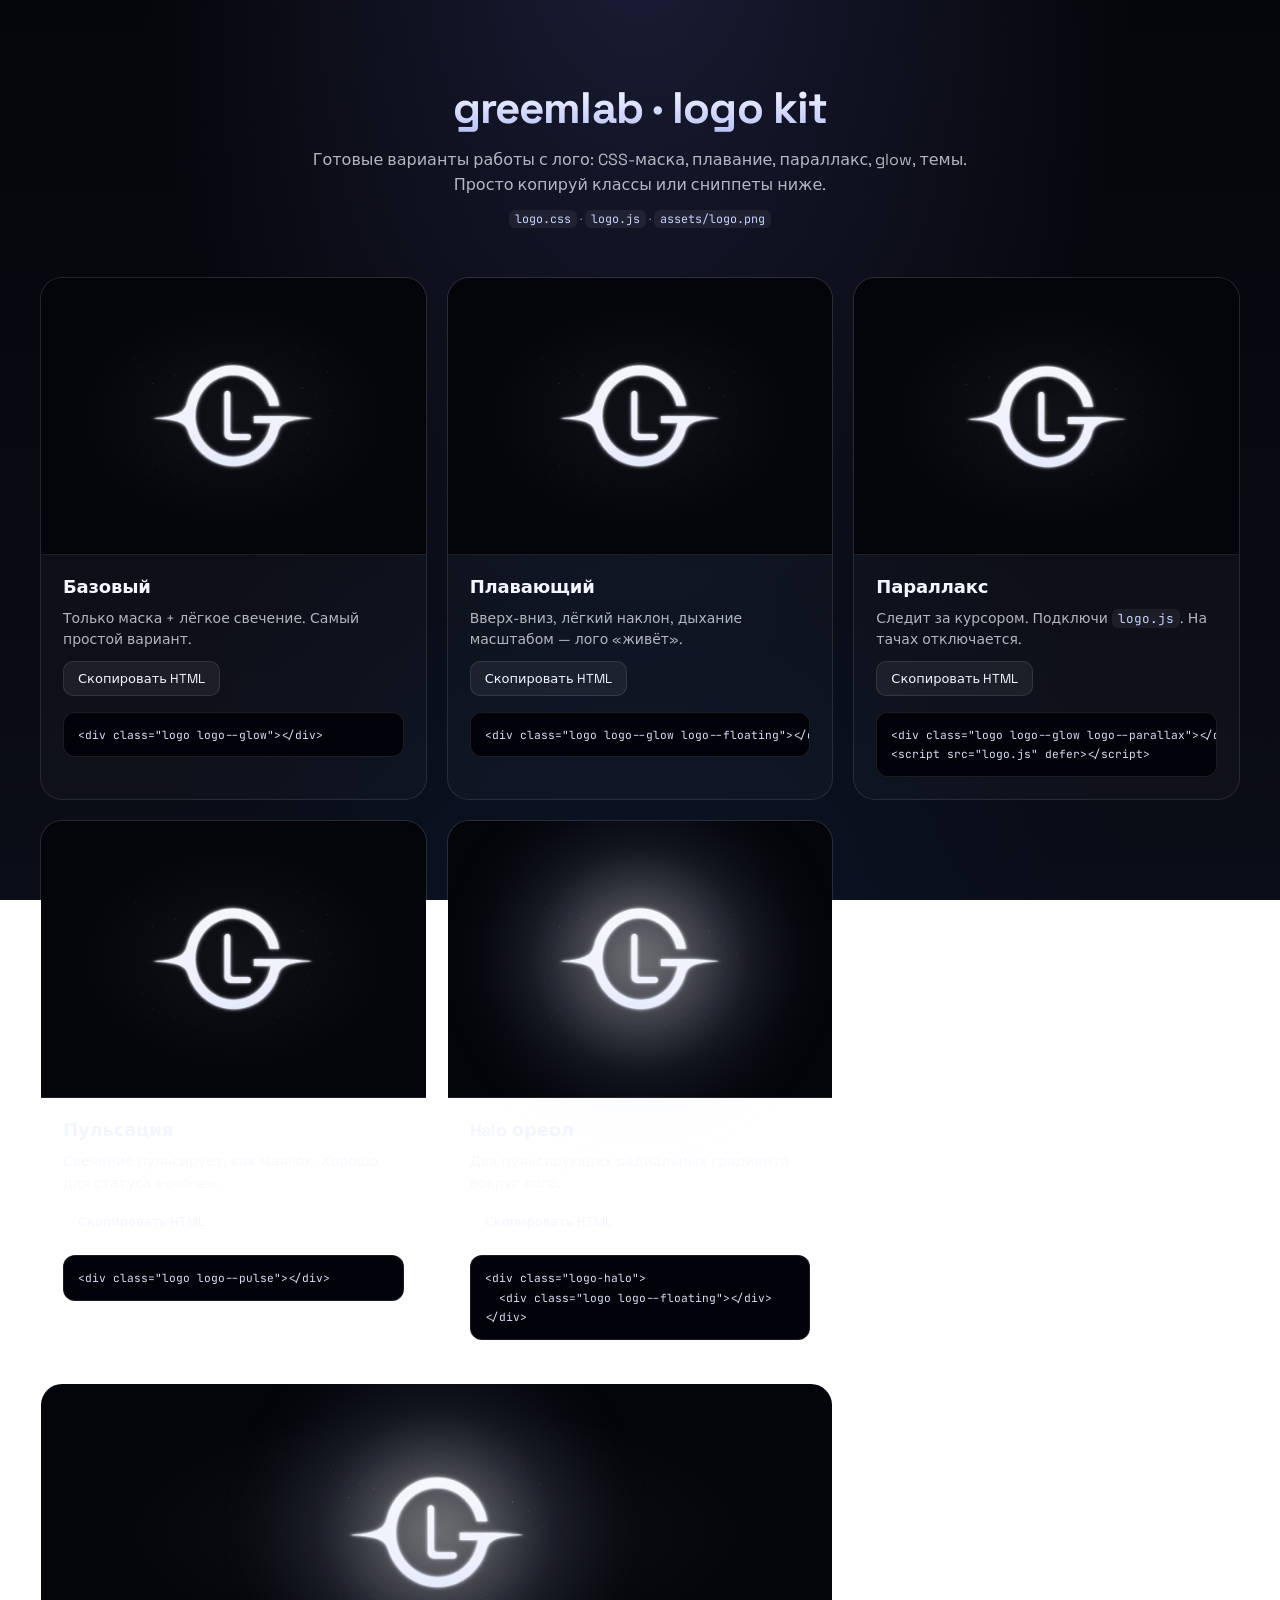
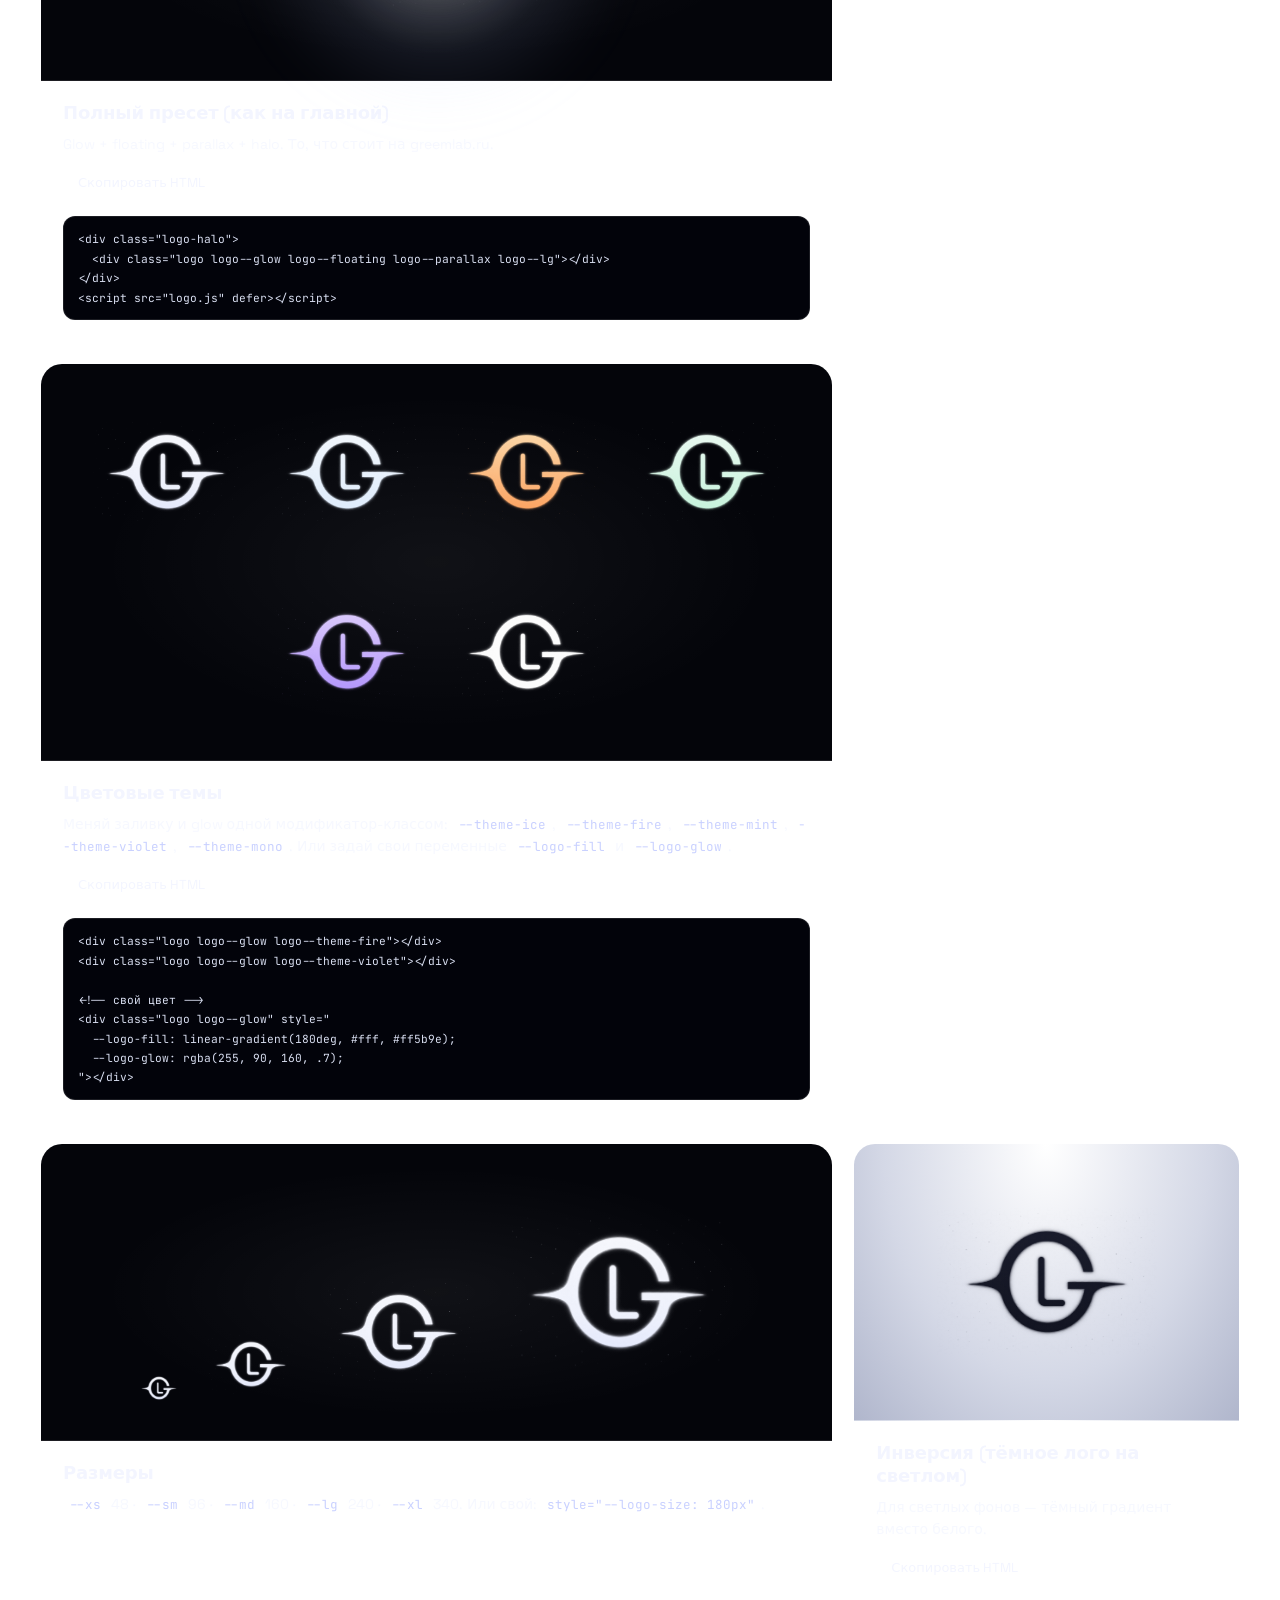
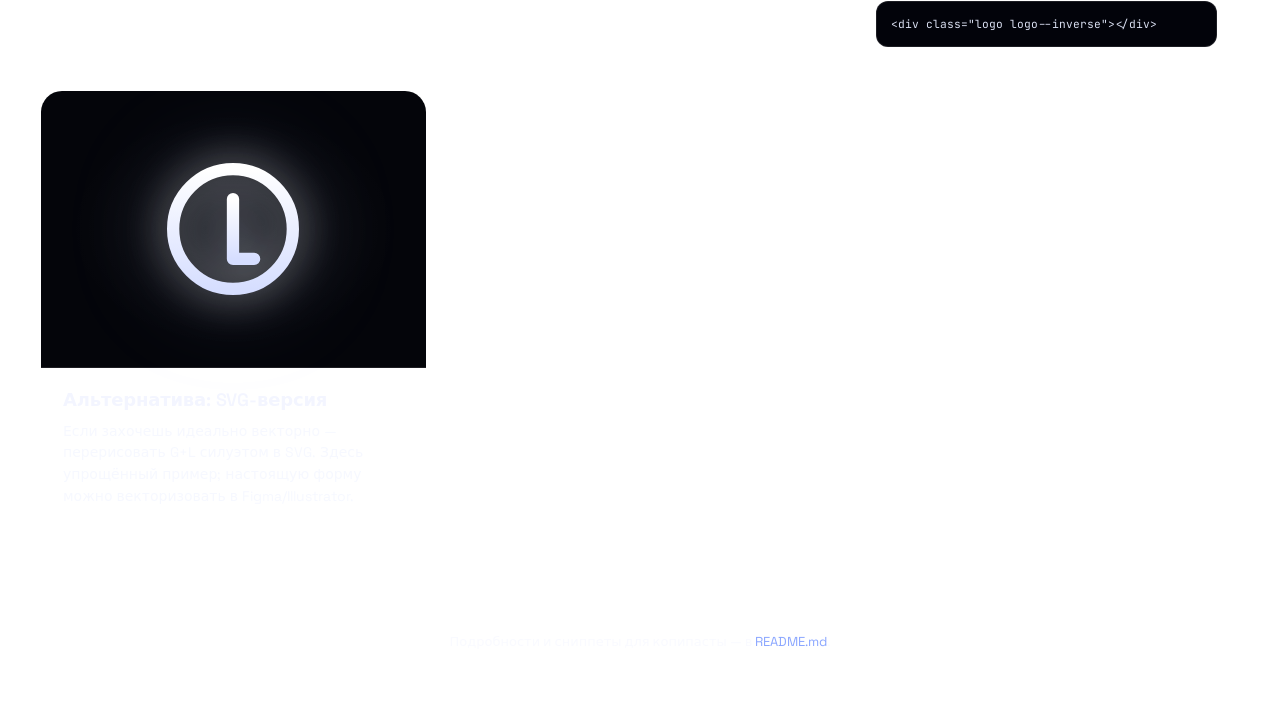
==== logo-kit/index.html @ f033d7c4 "личная карточка + лого" ====
<!DOCTYPE html>
<html lang="ru">
<head>
  <meta charset="UTF-8" />
  <meta name="viewport" content="width=device-width, initial-scale=1.0" />
  <title>greemlab — logo kit</title>
  <link rel="icon" type="image/png" href="assets/logo.png" />

  <link rel="preconnect" href="https://fonts.googleapis.com" />
  <link rel="preconnect" href="https://fonts.gstatic.com" crossorigin />
  <link href="https://fonts.googleapis.com/css2?family=Space+Grotesk:wght@400;500;600;700&family=JetBrains+Mono:wght@400;500&display=swap" rel="stylesheet" />

  <link rel="stylesheet" href="logo.css" />
  <link rel="stylesheet" href="showcase.css" />
</head>
<body>
  <header class="hero">
    <h1>greemlab · logo kit</h1>
    <p class="lead">
      Готовые варианты работы с лого: CSS-маска, плавание, параллакс, glow, темы.
      Просто копируй классы или сниппеты ниже.
    </p>
    <p class="meta">
      <code>logo.css</code> · <code>logo.js</code> · <code>assets/logo.png</code>
    </p>
  </header>

  <main class="grid">

    <!-- 1. Базовый -->
    <section class="tile">
      <div class="tile__stage">
        <div class="logo logo--glow"></div>
      </div>
      <div class="tile__body">
        <h2>Базовый</h2>
        <p>Только маска + лёгкое свечение. Самый простой вариант.</p>
        <button class="copy" data-target="#snip-basic">Скопировать HTML</button>
        <pre id="snip-basic"><code>&lt;div class="logo logo--glow"&gt;&lt;/div&gt;</code></pre>
      </div>
    </section>

    <!-- 2. Плавающий -->
    <section class="tile">
      <div class="tile__stage">
        <div class="logo logo--glow logo--floating"></div>
      </div>
      <div class="tile__body">
        <h2>Плавающий</h2>
        <p>Вверх-вниз, лёгкий наклон, дыхание масштабом — лого «живёт».</p>
        <button class="copy" data-target="#snip-float">Скопировать HTML</button>
        <pre id="snip-float"><code>&lt;div class="logo logo--glow logo--floating"&gt;&lt;/div&gt;</code></pre>
      </div>
    </section>

    <!-- 3. Параллакс -->
    <section class="tile">
      <div class="tile__stage">
        <div class="logo logo--glow logo--parallax"></div>
      </div>
      <div class="tile__body">
        <h2>Параллакс</h2>
        <p>Следит за курсором. Подключи <code>logo.js</code>. На тачах отключается.</p>
        <button class="copy" data-target="#snip-parallax">Скопировать HTML</button>
        <pre id="snip-parallax"><code>&lt;div class="logo logo--glow logo--parallax"&gt;&lt;/div&gt;
&lt;script src="logo.js" defer&gt;&lt;/script&gt;</code></pre>
      </div>
    </section>

    <!-- 4. Пульсация -->
    <section class="tile">
      <div class="tile__stage">
        <div class="logo logo--pulse"></div>
      </div>
      <div class="tile__body">
        <h2>Пульсация</h2>
        <p>Свечение пульсирует, как маячок. Хорошо для статуса «online».</p>
        <button class="copy" data-target="#snip-pulse">Скопировать HTML</button>
        <pre id="snip-pulse"><code>&lt;div class="logo logo--pulse"&gt;&lt;/div&gt;</code></pre>
      </div>
    </section>

    <!-- 5. Halo ореол -->
    <section class="tile">
      <div class="tile__stage">
        <div class="logo-halo">
          <div class="logo logo--floating"></div>
        </div>
      </div>
      <div class="tile__body">
        <h2>Halo ореол</h2>
        <p>Два пульсирующих радиальных градиента вокруг лого.</p>
        <button class="copy" data-target="#snip-halo">Скопировать HTML</button>
        <pre id="snip-halo"><code>&lt;div class="logo-halo"&gt;
  &lt;div class="logo logo--floating"&gt;&lt;/div&gt;
&lt;/div&gt;</code></pre>
      </div>
    </section>

    <!-- 6. Полный пресет -->
    <section class="tile tile--wide">
      <div class="tile__stage">
        <div class="logo-halo">
          <div class="logo logo--glow logo--floating logo--parallax logo--lg"></div>
        </div>
      </div>
      <div class="tile__body">
        <h2>Полный пресет (как на главной)</h2>
        <p>Glow + floating + parallax + halo. То, что стоит на greemlab.ru.</p>
        <button class="copy" data-target="#snip-full">Скопировать HTML</button>
        <pre id="snip-full"><code>&lt;div class="logo-halo"&gt;
  &lt;div class="logo logo--glow logo--floating logo--parallax logo--lg"&gt;&lt;/div&gt;
&lt;/div&gt;
&lt;script src="logo.js" defer&gt;&lt;/script&gt;</code></pre>
      </div>
    </section>

    <!-- 7. Темы -->
    <section class="tile tile--wide">
      <div class="tile__stage tile__stage--row">
        <div class="logo logo--glow logo--md"></div>
        <div class="logo logo--glow logo--md logo--theme-ice"></div>
        <div class="logo logo--glow logo--md logo--theme-fire"></div>
        <div class="logo logo--glow logo--md logo--theme-mint"></div>
        <div class="logo logo--glow logo--md logo--theme-violet"></div>
        <div class="logo logo--md logo--theme-mono"></div>
      </div>
      <div class="tile__body">
        <h2>Цветовые темы</h2>
        <p>
          Меняй заливку и glow одной модификатор-классом:
          <code>--theme-ice</code>, <code>--theme-fire</code>,
          <code>--theme-mint</code>, <code>--theme-violet</code>, <code>--theme-mono</code>.
          Или задай свои переменные <code>--logo-fill</code> и <code>--logo-glow</code>.
        </p>
        <button class="copy" data-target="#snip-themes">Скопировать HTML</button>
        <pre id="snip-themes"><code>&lt;div class="logo logo--glow logo--theme-fire"&gt;&lt;/div&gt;
&lt;div class="logo logo--glow logo--theme-violet"&gt;&lt;/div&gt;

&lt;!-- свой цвет --&gt;
&lt;div class="logo logo--glow" style="
  --logo-fill: linear-gradient(180deg, #fff, #ff5b9e);
  --logo-glow: rgba(255, 90, 160, .7);
"&gt;&lt;/div&gt;</code></pre>
      </div>
    </section>

    <!-- 8. Размеры -->
    <section class="tile tile--wide">
      <div class="tile__stage tile__stage--row tile__stage--baseline">
        <div class="logo logo--glow logo--xs"></div>
        <div class="logo logo--glow logo--sm"></div>
        <div class="logo logo--glow logo--md"></div>
        <div class="logo logo--glow logo--lg"></div>
      </div>
      <div class="tile__body">
        <h2>Размеры</h2>
        <p>
          <code>--xs</code> 48 · <code>--sm</code> 96 · <code>--md</code> 160 ·
          <code>--lg</code> 240 · <code>--xl</code> 340. Или свой:
          <code>style="--logo-size: 180px"</code>.
        </p>
      </div>
    </section>

    <!-- 9. Светлая тема (инверсия) -->
    <section class="tile">
      <div class="tile__stage tile__stage--light">
        <div class="logo logo--inverse"></div>
      </div>
      <div class="tile__body">
        <h2>Инверсия (тёмное лого на светлом)</h2>
        <p>Для светлых фонов — тёмный градиент вместо белого.</p>
        <button class="copy" data-target="#snip-inv">Скопировать HTML</button>
        <pre id="snip-inv"><code>&lt;div class="logo logo--inverse"&gt;&lt;/div&gt;</code></pre>
      </div>
    </section>

    <!-- 10. Чисто SVG-маска (без PNG) -->
    <section class="tile">
      <div class="tile__stage">
        <div
          class="logo logo--glow"
          style="-webkit-mask-image:none;mask-image:none;background:transparent;display:grid;place-items:center"
        >
          <svg viewBox="0 0 100 100" width="80%" height="80%" aria-hidden="true">
            <defs>
              <linearGradient id="g" x1="0" y1="0" x2="0" y2="1">
                <stop offset="0" stop-color="#ffffff" />
                <stop offset="1" stop-color="#d6deff" />
              </linearGradient>
            </defs>
            <circle cx="50" cy="50" r="34" fill="none" stroke="url(#g)" stroke-width="7" />
            <path d="M50 33 v34 h12" fill="none" stroke="url(#g)" stroke-width="7" stroke-linecap="round" stroke-linejoin="round" />
          </svg>
        </div>
      </div>
      <div class="tile__body">
        <h2>Альтернатива: SVG-версия</h2>
        <p>
          Если захочешь идеально векторно — перерисовать G+L силуэтом в SVG.
          Здесь упрощённый пример; настоящую форму можно векторизовать в Figma/Illustrator.
        </p>
      </div>
    </section>

  </main>

  <footer class="footer">
    <p>
      Подробности и сниппеты для копипасты — в
      <a href="README.md">README.md</a>.
    </p>
  </footer>

  <div class="toast" id="toast" role="status" aria-live="polite">Скопировано</div>

  <script src="logo.js" defer></script>
  <script src="showcase.js" defer></script>
</body>
</html>
---- logo-kit/logo.css ----
/* =========================================================
   greemlab logo kit
   ---------------------------------------------------------
   Готовые варианты работы с PNG-логотипом (белое на чёрном)
   через CSS-маску в режиме luminance.
   Все классы — независимы. Можно копировать поштучно.

   Использование:
   <div class="logo logo--floating logo--glow"></div>

   Переменные настройки:
     --logo-url    : путь к PNG (по умолчанию assets/logo.png)
     --logo-size   : размер контейнера (default 220px)
     --logo-fill   : градиент/цвет «заливки» лого
     --logo-glow   : цвет свечения
   ========================================================= */

.logo {
  --logo-url: url("assets/logo.png");
  --logo-size: clamp(160px, 28vw, 220px);
  --logo-fill: linear-gradient(180deg, #ffffff 0%, #f1f4ff 60%, #d6deff 100%);
  --logo-glow: rgba(255, 255, 255, 0.55);
  --logo-glow-2: rgba(180, 200, 255, 0.25);

  position: relative;
  display: inline-block;
  width: var(--logo-size);
  aspect-ratio: 1 / 1;

  background: var(--logo-fill);

  -webkit-mask-image: var(--logo-url);
  -webkit-mask-repeat: no-repeat;
  -webkit-mask-position: center;
  -webkit-mask-size: contain;
  -webkit-mask-source-type: luminance;
          mask-image: var(--logo-url);
          mask-repeat: no-repeat;
          mask-position: center;
          mask-size: contain;
          mask-mode: luminance;

  user-select: none;
  -webkit-user-drag: none;
}

/* ---------- 1. GLOW (мягкое свечение) ---------- */
.logo--glow {
  filter:
    drop-shadow(0 0 20px var(--logo-glow))
    drop-shadow(0 0 44px var(--logo-glow-2));
}

/* ---------- 2. FLOATING (плавание + покачивание + дыхание) ---------- */
.logo--floating {
  transform-origin: 50% 50%;
  animation:
    logoFloat 7s ease-in-out infinite,
    logoDrift 11s ease-in-out infinite,
    logoSway 9s ease-in-out infinite;
}

@keyframes logoFloat {
  0%, 100% { translate: 0 0; }
  50%      { translate: 0 -14px; }
}
@keyframes logoDrift {
  0%, 100% { rotate: -1.5deg; }
  50%      { rotate:  1.5deg; }
}
@keyframes logoSway {
  0%, 100% { scale: 1; }
  50%      { scale: 1.04; }
}

/* ---------- 3. PARALLAX (требует JS, см. logo.js) ---------- */
.logo--parallax {
  transform: translate3d(var(--px, 0px), var(--py, 0px), 0);
  transition: transform 600ms cubic-bezier(0.2, 0.7, 0.2, 1);
  will-change: transform;
}

/* ---------- 4. PULSE (только пульсация яркости) ---------- */
.logo--pulse {
  animation: logoPulse 3.2s ease-in-out infinite;
}
@keyframes logoPulse {
  0%, 100% { filter: drop-shadow(0 0 10px var(--logo-glow)); }
  50%      { filter: drop-shadow(0 0 30px var(--logo-glow)) drop-shadow(0 0 60px var(--logo-glow-2)); }
}

/* ---------- 5. ORBIT HALO (статический ореол вокруг) ---------- */
.logo-halo {
  position: relative;
  display: inline-grid;
  place-items: center;
  isolation: isolate;
}
.logo-halo::before,
.logo-halo::after {
  content: "";
  position: absolute;
  border-radius: 50%;
  z-index: -1;
  pointer-events: none;
}
.logo-halo::before {
  inset: -30%;
  background: radial-gradient(circle, rgba(255, 255, 255, 0.32) 0%, rgba(180, 200, 255, 0.12) 35%, transparent 70%);
  filter: blur(24px);
  animation: haloPulse 4.5s ease-in-out infinite;
}
.logo-halo::after {
  inset: -10%;
  background: radial-gradient(circle, rgba(255, 255, 255, 0.18) 0%, transparent 60%);
  filter: blur(8px);
  animation: haloPulse 3s ease-in-out infinite reverse;
}
@keyframes haloPulse {
  0%, 100% { opacity: 0.55; transform: scale(1); }
  50%      { opacity: 1;    transform: scale(1.08); }
}

/* ---------- 6. ТЕМАТИЧЕСКИЕ ЗАЛИВКИ ---------- */
.logo--theme-ice     { --logo-fill: linear-gradient(180deg, #ffffff 0%, #d8eaff 100%);
                        --logo-glow: rgba(170, 210, 255, 0.6);
                        --logo-glow-2: rgba(120, 170, 230, 0.3); }
.logo--theme-fire    { --logo-fill: linear-gradient(180deg, #fff5d0 0%, #ff8a3d 100%);
                        --logo-glow: rgba(255, 165, 90, 0.7);
                        --logo-glow-2: rgba(255, 100, 40, 0.35); }
.logo--theme-mint    { --logo-fill: linear-gradient(180deg, #ffffff 0%, #b6f3d4 100%);
                        --logo-glow: rgba(130, 240, 190, 0.6);
                        --logo-glow-2: rgba(80, 200, 150, 0.3); }
.logo--theme-violet  { --logo-fill: linear-gradient(180deg, #f3e8ff 0%, #a07dff 100%);
                        --logo-glow: rgba(180, 140, 255, 0.7);
                        --logo-glow-2: rgba(120, 90, 230, 0.35); }
.logo--theme-mono    { --logo-fill: #ffffff;
                        --logo-glow: rgba(255, 255, 255, 0.6);
                        --logo-glow-2: rgba(255, 255, 255, 0.2); }
.logo--theme-outline { --logo-fill: transparent;
                        background-image: linear-gradient(180deg, #fff, #cfd3e6);
                        -webkit-background-clip: padding-box; }

/* ---------- 7. ИНВЕРСИЯ (чёрное лого на светлом фоне) ---------- */
.logo--inverse {
  --logo-fill: linear-gradient(180deg, #1a1d2e 0%, #0a0c18 100%);
  filter: none;
}

/* ---------- 8. РАЗМЕРЫ ---------- */
.logo--xs { --logo-size: 48px; }
.logo--sm { --logo-size: 96px; }
.logo--md { --logo-size: 160px; }
.logo--lg { --logo-size: 240px; }
.logo--xl { --logo-size: 340px; }

/* ---------- A11y / reduced motion ---------- */
@media (prefers-reduced-motion: reduce) {
  .logo--floating,
  .logo--pulse,
  .logo-halo::before,
  .logo-halo::after {
    animation: none !important;
  }
}
---- logo-kit/showcase.css ----
:root {
  --bg-0: #05060a;
  --bg-1: #0b0d18;
  --fg: #f3f5ff;
  --fg-dim: rgba(243, 245, 255, 0.72);
  --fg-mute: rgba(243, 245, 255, 0.5);
  --border: rgba(255, 255, 255, 0.1);
  --tile-bg: rgba(255, 255, 255, 0.025);
  --tile-bg-hover: rgba(255, 255, 255, 0.045);
  --accent: #8aa6ff;
  --radius: 18px;
}

* { box-sizing: border-box; }

html, body {
  margin: 0;
  padding: 0;
}

body {
  font-family: "Space Grotesk", system-ui, -apple-system, "Segoe UI", Roboto, sans-serif;
  color: var(--fg);
  background:
    radial-gradient(ellipse at 50% -10%, #1a1d36 0%, transparent 55%),
    radial-gradient(ellipse at 50% 120%, #0a1426 0%, transparent 55%),
    linear-gradient(180deg, var(--bg-0) 0%, var(--bg-1) 100%);
  background-attachment: fixed;
  min-height: 100svh;
  -webkit-font-smoothing: antialiased;
}

code {
  font-family: "JetBrains Mono", ui-monospace, SFMono-Regular, Menlo, monospace;
  font-size: 0.9em;
  background: rgba(255, 255, 255, 0.06);
  padding: 1px 6px;
  border-radius: 6px;
  color: #c9d1ff;
}

.hero {
  text-align: center;
  padding: clamp(40px, 8vw, 80px) 20px 30px;
  max-width: 720px;
  margin: 0 auto;
}

.hero h1 {
  margin: 0 0 12px;
  font-size: clamp(28px, 5vw, 44px);
  font-weight: 700;
  letter-spacing: -0.02em;
  background: linear-gradient(180deg, #ffffff 0%, #b4befa 100%);
  -webkit-background-clip: text;
  background-clip: text;
  color: transparent;
}

.hero .lead {
  margin: 0 0 12px;
  color: var(--fg-dim);
  font-size: 16px;
  line-height: 1.55;
}

.hero .meta {
  color: var(--fg-mute);
  font-size: 13px;
  margin: 0;
}

.grid {
  display: grid;
  grid-template-columns: repeat(auto-fill, minmax(320px, 1fr));
  gap: 20px;
  padding: 20px clamp(16px, 4vw, 40px) 60px;
  max-width: 1280px;
  margin: 0 auto;
}

.tile {
  background: var(--tile-bg);
  border: 1px solid var(--border);
  border-radius: 22px;
  overflow: hidden;
  display: flex;
  flex-direction: column;
  transition: background 220ms ease, transform 220ms ease, border-color 220ms ease;
}

.tile:hover {
  background: var(--tile-bg-hover);
  border-color: rgba(255, 255, 255, 0.18);
}

.tile--wide {
  grid-column: span 2;
}

@media (max-width: 720px) {
  .tile--wide { grid-column: span 1; }
}

.tile__stage {
  position: relative;
  min-height: 240px;
  display: grid;
  place-items: center;
  padding: 28px 20px;
  background:
    radial-gradient(ellipse at 50% 50%, rgba(255, 255, 255, 0.05), transparent 60%),
    #04050a;
  border-bottom: 1px solid var(--border);
  isolation: isolate;
}

.tile__stage--row {
  display: flex;
  flex-wrap: wrap;
  gap: 20px;
  justify-content: center;
  align-items: center;
}

.tile__stage--baseline { align-items: end; }

.tile__stage--light {
  background:
    radial-gradient(ellipse at 50% 0%, #ffffff 0%, #d4d8e6 60%, #b0b6cc 100%);
}

.tile__body {
  padding: 20px 22px 22px;
  display: flex;
  flex-direction: column;
  gap: 10px;
}

.tile__body h2 {
  margin: 0;
  font-size: 18px;
  font-weight: 600;
  letter-spacing: -0.01em;
}

.tile__body p {
  margin: 0;
  color: var(--fg-dim);
  font-size: 14px;
  line-height: 1.55;
}

.copy {
  align-self: flex-start;
  background: rgba(255, 255, 255, 0.06);
  border: 1px solid var(--border);
  color: var(--fg);
  padding: 8px 14px;
  border-radius: 10px;
  font: inherit;
  font-size: 13px;
  cursor: pointer;
  transition: background 180ms ease, border-color 180ms ease, transform 180ms ease;
}

.copy:hover {
  background: rgba(255, 255, 255, 0.12);
  border-color: rgba(255, 255, 255, 0.25);
}

.copy:active { transform: translateY(1px); }

.copy.is-copied {
  background: rgba(120, 200, 140, 0.18);
  border-color: rgba(120, 200, 140, 0.5);
  color: #c8ffd9;
}

pre {
  margin: 6px 0 0;
  padding: 12px 14px;
  background: #02030a;
  border: 1px solid var(--border);
  border-radius: 12px;
  overflow: auto;
  font-family: "JetBrains Mono", ui-monospace, SFMono-Regular, Menlo, monospace;
  font-size: 12.5px;
  line-height: 1.55;
  color: #d8def0;
}

pre code {
  background: none;
  padding: 0;
  color: inherit;
}

.footer {
  text-align: center;
  padding: 30px 20px 60px;
  color: var(--fg-mute);
  font-size: 13px;
}

.footer a {
  color: var(--accent);
  text-decoration: none;
}

.footer a:hover { text-decoration: underline; }

.toast {
  position: fixed;
  bottom: 28px;
  left: 50%;
  transform: translateX(-50%) translateY(20px);
  background: rgba(255, 255, 255, 0.95);
  color: #08090f;
  padding: 10px 18px;
  border-radius: 999px;
  font-size: 14px;
  font-weight: 500;
  opacity: 0;
  pointer-events: none;
  transition: opacity 200ms ease, transform 200ms ease;
  box-shadow: 0 12px 30px -8px rgba(0, 0, 0, 0.6);
  z-index: 50;
}

.toast.is-visible {
  opacity: 1;
  transform: translateX(-50%) translateY(0);
}
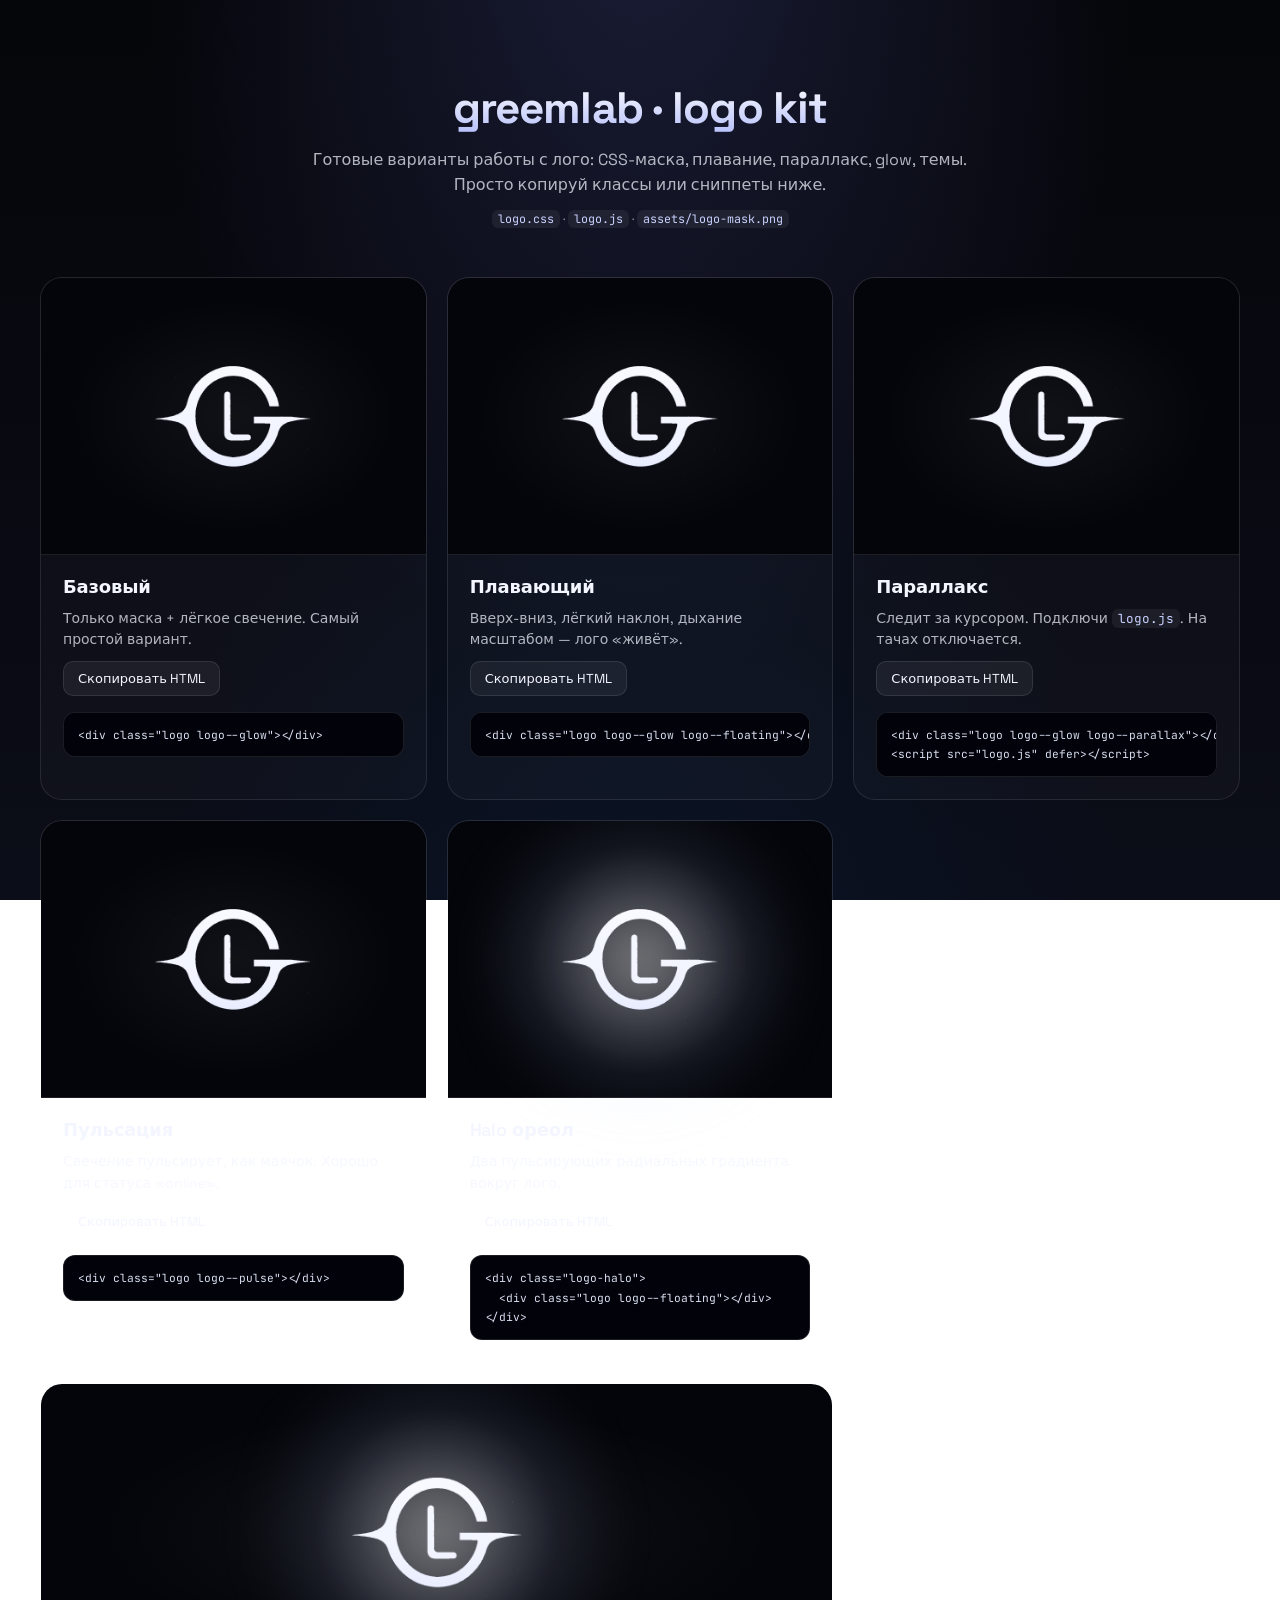
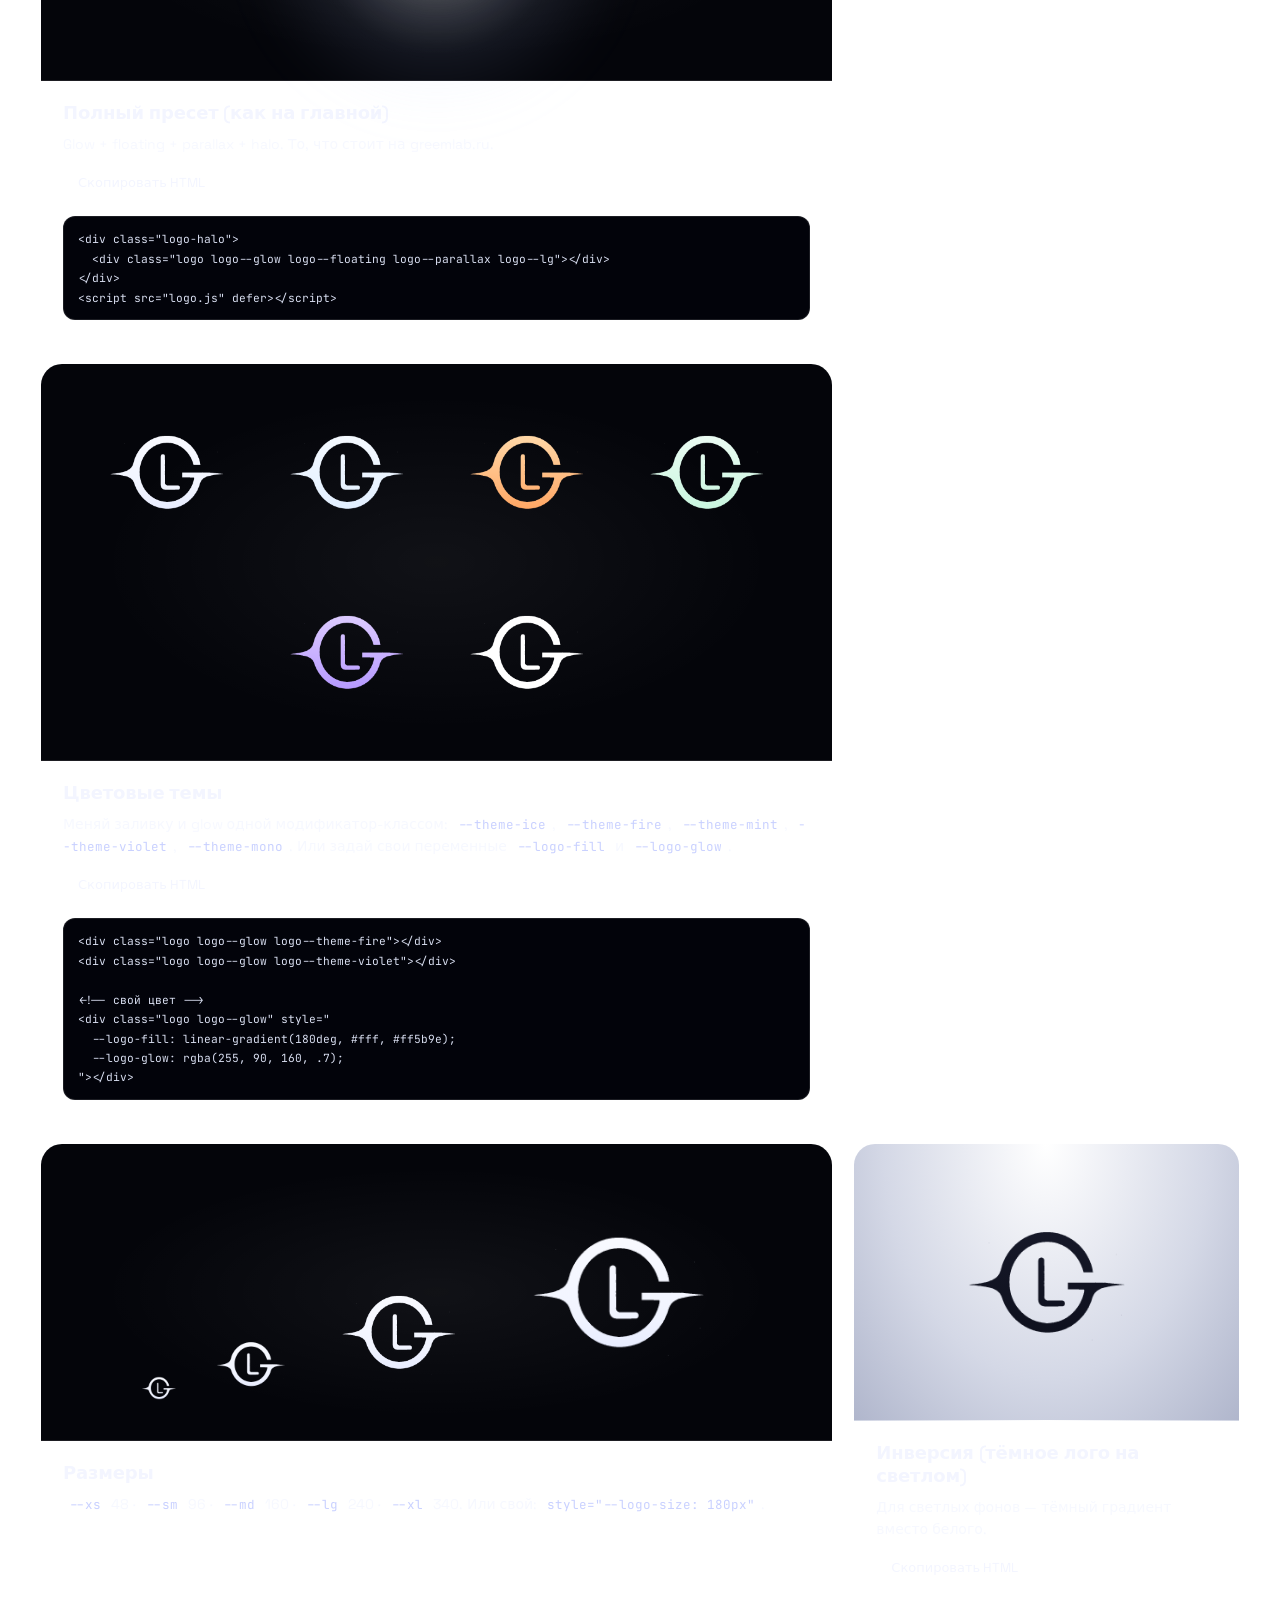
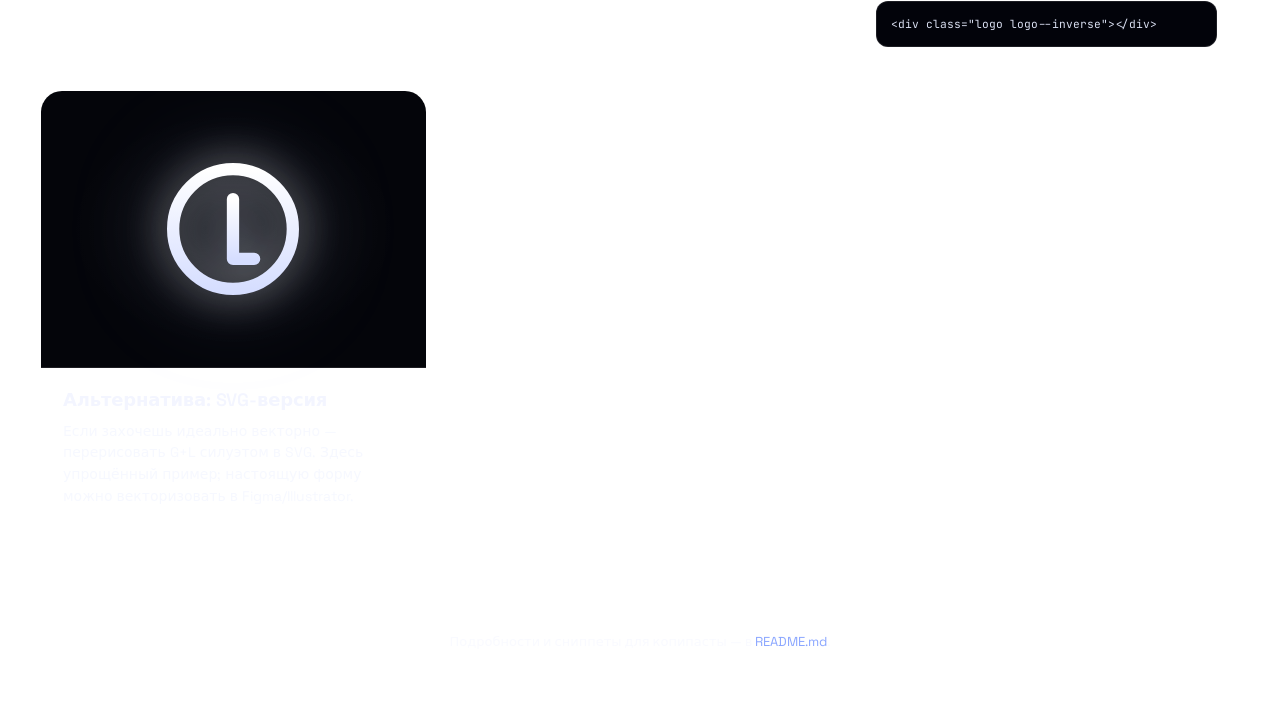
==== commit 4e44c637: "обновил лого" ====
--- a/logo-kit/index.html
+++ b/logo-kit/index.html
@@ -4,7 +4,8 @@
   <meta charset="UTF-8" />
   <meta name="viewport" content="width=device-width, initial-scale=1.0" />
   <title>greemlab — logo kit</title>
-  <link rel="icon" type="image/png" href="assets/logo.png" />
+  <link rel="icon" type="image/svg+xml" href="assets/favicon.svg" />
+  <link rel="icon" type="image/png" href="assets/logo-mask.png" />
 
   <link rel="preconnect" href="https://fonts.googleapis.com" />
   <link rel="preconnect" href="https://fonts.gstatic.com" crossorigin />
@@ -21,7 +22,7 @@
       Просто копируй классы или сниппеты ниже.
     </p>
     <p class="meta">
-      <code>logo.css</code> · <code>logo.js</code> · <code>assets/logo.png</code>
+      <code>logo.css</code> · <code>logo.js</code> · <code>assets/logo-mask.png</code>
     </p>
   </header>
 
--- a/logo-kit/logo.css
+++ b/logo-kit/logo.css
@@ -1,22 +1,24 @@
 /* =========================================================
    greemlab logo kit
    ---------------------------------------------------------
-   Готовые варианты работы с PNG-логотипом (белое на чёрном)
-   через CSS-маску в режиме luminance.
-   Все классы — независимы. Можно копировать поштучно.
+   Готовые варианты работы с PNG-логотипом через CSS-маску.
+   Источник: assets/logo-mask.png — белое лого на ПРОЗРАЧНОМ
+   фоне (alpha-маска). За счёт чистой маски свечение от
+   drop-shadow получается ровно круглым, без квадратного
+   силуэта.
 
    Использование:
    <div class="logo logo--floating logo--glow"></div>
 
    Переменные настройки:
-     --logo-url    : путь к PNG (по умолчанию assets/logo.png)
+     --logo-url    : путь к PNG-маске (по умолчанию assets/logo-mask.png)
      --logo-size   : размер контейнера (default 220px)
      --logo-fill   : градиент/цвет «заливки» лого
      --logo-glow   : цвет свечения
    ========================================================= */
 
 .logo {
-  --logo-url: url("assets/logo.png");
+  --logo-url: url("assets/logo-mask.png");
   --logo-size: clamp(160px, 28vw, 220px);
   --logo-fill: linear-gradient(180deg, #ffffff 0%, #f1f4ff 60%, #d6deff 100%);
   --logo-glow: rgba(255, 255, 255, 0.55);
@@ -33,12 +35,10 @@
   -webkit-mask-repeat: no-repeat;
   -webkit-mask-position: center;
   -webkit-mask-size: contain;
-  -webkit-mask-source-type: luminance;
           mask-image: var(--logo-url);
           mask-repeat: no-repeat;
           mask-position: center;
           mask-size: contain;
-          mask-mode: luminance;
 
   user-select: none;
   -webkit-user-drag: none;
